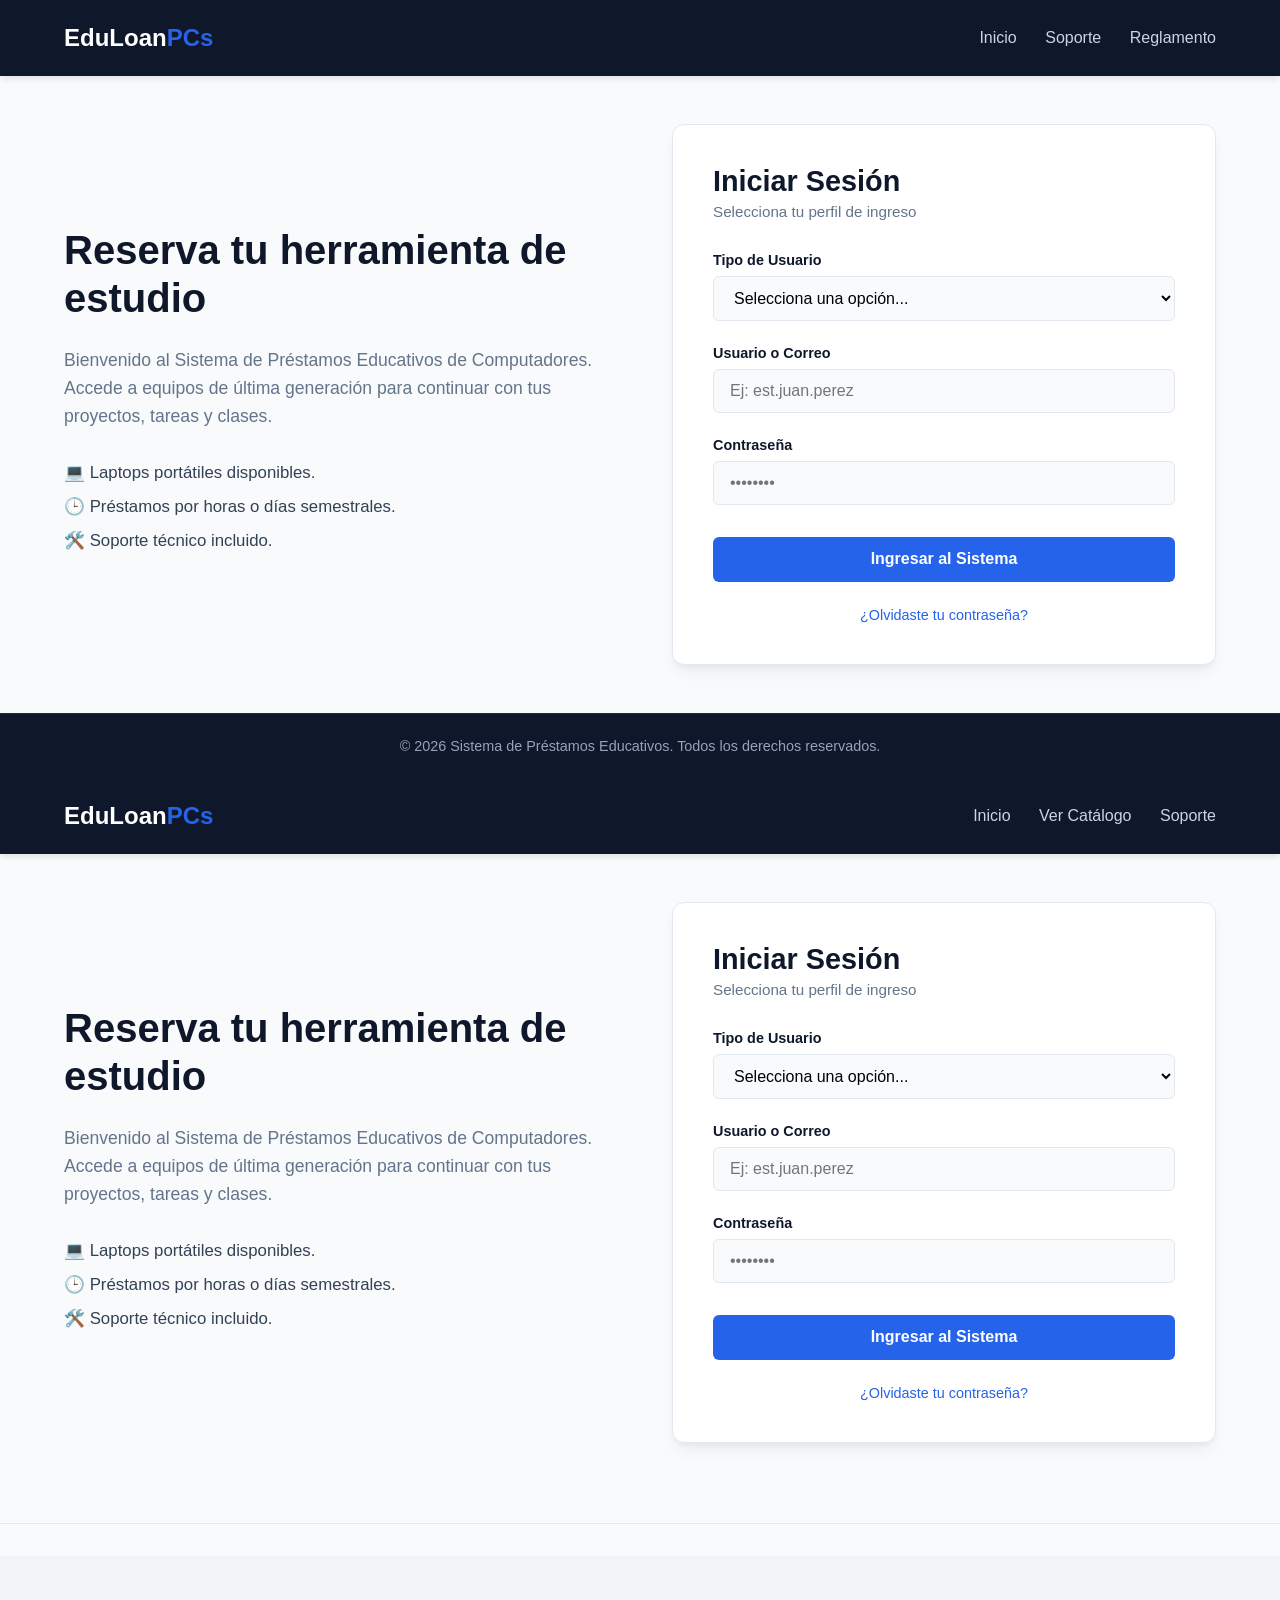
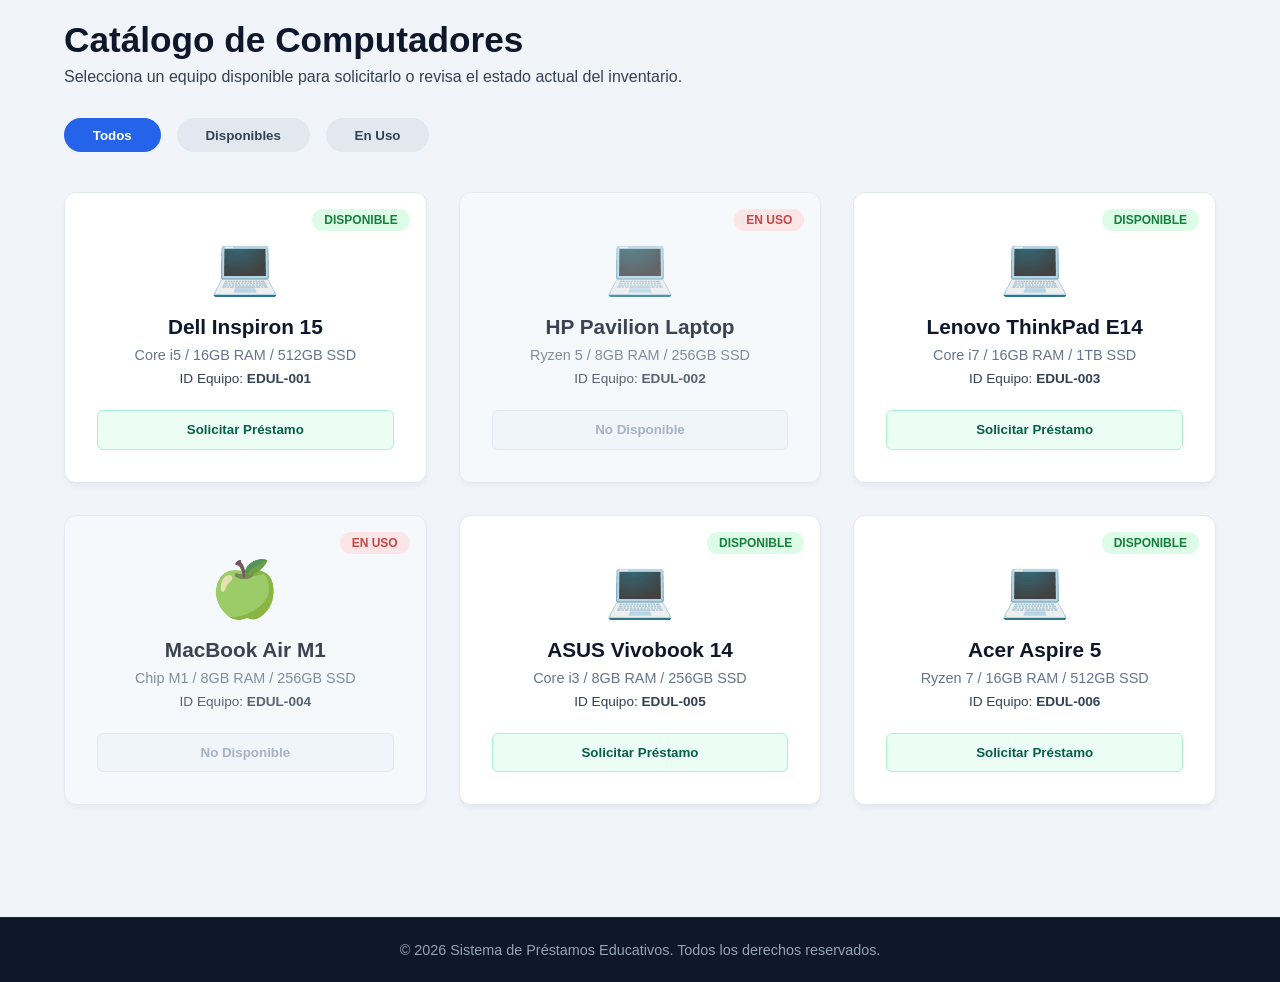
==== HTML5/IA/index.html @ f9910ac7 "skjdjs pono" ====
<!DOCTYPE html>
<html lang="es">
<head>
    <meta charset="UTF-8">
    <meta name="viewport" content="width=device-width, initial-scale=1.0">
    <title>Sistema de Préstamos Educativos</title>
    <link rel="stylesheet" href="estilo.css">
    <link rel="stylesheet" href="responsive.css">
</head>
<body>

    <header class="header">
        <div class="container">
            <h1 class="logo">EduLoan<span>PCs</span></h1>
            <nav class="nav">
                <a href="#">Inicio</a>
                <a href="#">Soporte</a>
                <a href="#">Reglamento</a>
            </nav>
        </div>
    </header>

    <main class="main-content">
        <div class="container grid-container">
            
            <section class="info-section">
                <h2>Reserva tu herramienta de estudio</h2>
                <p>Bienvenido al Sistema de Préstamos Educativos de Computadores. Accede a equipos de última generación para continuar con tus proyectos, tareas y clases.</p>
                <ul class="features">
                    <li>💻 Laptops portátiles disponibles.</li>
                    <li>🕒 Préstamos por horas o días semestrales.</li>
                    <li>🛠️ Soporte técnico incluido.</li>
                </ul>
            </section>

            <section class="login-section">
                <div class="login-card">
                    <h3>Iniciar Sesión</h3>
                    <p class="subtitle">Selecciona tu perfil de ingreso</p>
                    
                    <form action="#" method="POST">
                        <div class="form-group">
                            <label for="role">Tipo de Usuario</label>
                            <select id="role" name="role" required>
                                <option value="" disabled selected>Selecciona una opción...</option>
                                <option value="estudiante">Estudiante</option>
                                <option value="administrador">Administrador</option>
                            </select>
                        </div>

                        <div class="form-group">
                            <label for="username">Usuario o Correo</label>
                            <input type="text" id="username" name="username" placeholder="Ej: est.juan.perez" required>
                        </div>

                        <div class="form-group">
                            <label for="password">Contraseña</label>
                            <input type="password" id="password" name="password" placeholder="••••••••" required>
                        </div>

                        <button type="submit" class="btn-submit">Ingresar al Sistema</button>
                    </form>
                    
                    <div class="login-footer">
                        <a href="#">¿Olvidaste tu contraseña?</a>
                    </div>
                </div>
            </section>

        </div>
    </main>

    <footer class="footer">
        <div class="container">
            <p>&copy; 2026 Sistema de Préstamos Educativos. Todos los derechos reservados.</p>
        </div>
    </footer>

</body>
</html>

<!DOCTYPE html>
<html lang="es">
<head>
    <meta charset="UTF-8">
    <meta name="viewport" content="width=device-width, initial-scale=1.0">
    <title>Sistema de Préstamos Educativos de Computadores</title>
    <link rel="stylesheet" href="estilo.css">
    <link rel="stylesheet" href="responsive.css">
</head>
<body>

    <header class="header">
        <div class="container">
            <h1 class="logo">EduLoan<span>PCs</span></h1>
            <nav class="nav">
                <a href="#inicio">Inicio</a>
                <a href="#catalogo">Ver Catálogo</a>
                <a href="#">Soporte</a>
            </nav>
        </div>
    </header>

    <main id="inicio" class="main-content">
        <div class="container grid-container">
            
            <section class="info-section">
                <h2>Reserva tu herramienta de estudio</h2>
                <p>Bienvenido al Sistema de Préstamos Educativos de Computadores. Accede a equipos de última generación para continuar con tus proyectos, tareas y clases.</p>
                <ul class="features">
                    <li>💻 Laptops portátiles disponibles.</li>
                    <li>🕒 Préstamos por horas o días semestrales.</li>
                    <li>🛠️ Soporte técnico incluido.</li>
                </ul>
            </section>

            <section class="login-section">
                <div class="login-card">
                    <h3>Iniciar Sesión</h3>
                    <p class="subtitle">Selecciona tu perfil de ingreso</p>
                    
                    <form action="#catalogo" method="GET">
                        <div class="form-group">
                            <label for="role">Tipo de Usuario</label>
                            <select id="role" name="role" required>
                                <option value="" disabled selected>Selecciona una opción...</option>
                                <option value="estudiante">Estudiante</option>
                                <option value="administrador">Administrador</option>
                            </select>
                        </div>

                        <div class="form-group">
                            <label for="username">Usuario o Correo</label>
                            <input type="text" id="username" name="username" placeholder="Ej: est.juan.perez" required>
                        </div>

                        <div class="form-group">
                            <label for="password">Contraseña</label>
                            <input type="password" id="password" name="password" placeholder="••••••••" required>
                        </div>

                        <button type="submit" class="btn-submit">Ingresar al Sistema</button>
                    </form>
                    
                    <div class="login-footer">
                        <a href="#">¿Olvidaste tu contraseña?</a>
                    </div>
                </div>
            </section>

        </div>
    </main>

    <hr class="section-divider">

    <section id="catalogo" class="main-content gestion-page">
        <div class="container">
            
            <div class="page-header">
                <h2>Catálogo de Computadores</h2>
                <p>Selecciona un equipo disponible para solicitarlo o revisa el estado actual del inventario.</p>
            </div>

            <div class="filters-bar">
                <button class="btn-filter active">Todos</button>
                <button class="btn-filter">Disponibles</button>
                <button class="btn-filter">En Uso</button>
            </div>

            <div class="pc-grid">
                
                <div class="pc-card">
                    <div class="pc-badge disponible">Disponible</div>
                    <div class="pc-icon">💻</div>
                    <h3 class="pc-title">Dell Inspiron 15</h3>
                    <p class="pc-specs">Core i5 / 16GB RAM / 512GB SSD</p>
                    <p class="pc-id">ID Equipo: <strong>EDUL-001</strong></p>
                    <button class="btn-action">Solicitar Préstamo</button>
                </div>

                <div class="pc-card en-uso">
                    <div class="pc-badge uso">En Uso</div>
                    <div class="pc-icon">💻</div>
                    <h3 class="pc-title">HP Pavilion Laptop</h3>
                    <p class="pc-specs">Ryzen 5 / 8GB RAM / 256GB SSD</p>
                    <p class="pc-id">ID Equipo: <strong>EDUL-002</strong></p>
                    <button class="btn-action disabled" disabled>No Disponible</button>
                </div>

                <div class="pc-card">
                    <div class="pc-badge disponible">Disponible</div>
                    <div class="pc-icon">💻</div>
                    <h3 class="pc-title">Lenovo ThinkPad E14</h3>
                    <p class="pc-specs">Core i7 / 16GB RAM / 1TB SSD</p>
                    <p class="pc-id">ID Equipo: <strong>EDUL-003</strong></p>
                    <button class="btn-action">Solicitar Préstamo</button>
                </div>

                <div class="pc-card en-uso">
                    <div class="pc-badge uso">En Uso</div>
                    <div class="pc-icon">🍏</div>
                    <h3 class="pc-title">MacBook Air M1</h3>
                    <p class="pc-specs">Chip M1 / 8GB RAM / 256GB SSD</p>
                    <p class="pc-id">ID Equipo: <strong>EDUL-004</strong></p>
                    <button class="btn-action disabled" disabled>No Disponible</button>
                </div>

                <div class="pc-card">
                    <div class="pc-badge disponible">Disponible</div>
                    <div class="pc-icon">💻</div>
                    <h3 class="pc-title">ASUS Vivobook 14</h3>
                    <p class="pc-specs">Core i3 / 8GB RAM / 256GB SSD</p>
                    <p class="pc-id">ID Equipo: <strong>EDUL-005</strong></p>
                    <button class="btn-action">Solicitar Préstamo</button>
                </div>

                <div class="pc-card">
                    <div class="pc-badge disponible">Disponible</div>
                    <div class="pc-icon">💻</div>
                    <h3 class="pc-title">Acer Aspire 5</h3>
                    <p class="pc-specs">Ryzen 7 / 16GB RAM / 512GB SSD</p>
                    <p class="pc-id">ID Equipo: <strong>EDUL-006</strong></p>
                    <button class="btn-action">Solicitar Préstamo</button>
                </div>

            </div>
        </div>
    </section>

    <footer class="footer">
        <div class="container">
            <p>&copy; 2026 Sistema de Préstamos Educativos. Todos los derechos reservados.</p>
        </div>
    </footer>

</body>
</html>
---- HTML5/IA/estilo.css ----
/* Variables de color para fácil mantenimiento */
:root {
    --primary-color: #2563eb;
    --primary-hover: #1d4ed8;
    --secondary-color: #0f172a;
    --background-color: #f8fafc;
    --card-background: #ffffff;
    --text-color: #334155;
    --text-light: #64748b;
    --border-color: #e2e8f0;
}

* {
    margin: 0;
    padding: 0;
    box-sizing: border-box;
    font-family: 'Segoe UI', Tahoma, Geneva, Verdana, sans-serif;
}

body {
    background-color: var(--background-color);
    color: var(--text-color);
    display: flex;
    flex-direction: column;
    min-height: 100vh;
}

.container {
    width: 90%;
    max-width: 1200px;
    margin: 0 auto;
}

/* Header */
.header {
    background-color: var(--secondary-color);
    color: white;
    padding: 1.5rem 0;
    box-shadow: 0 4px 6px -1px rgba(0, 0, 0, 0.1);
}

.header .container {
    display: flex;
    justify-content: space-between;
    align-items: center;
}

.logo {
    font-size: 1.5rem;
    font-weight: 700;
}

.logo span {
    color: var(--primary-color);
}

.nav a {
    color: #cbd5e1;
    text-decoration: none;
    margin-left: 1.5rem;
    transition: color 0.3s;
}

.nav a:hover {
    color: white;
}

/* Contenido Principal */
.main-content {
    flex: 1;
    display: flex;
    align-items: center;
    padding: 3rem 0;
}

.grid-container {
    display: grid;
    grid-template-columns: 1fr 1fr;
    gap: 4rem;
    align-items: center;
}

/* Sección Informativa */
.info-section h2 {
    font-size: 2.5rem;
    color: var(--secondary-color);
    margin-bottom: 1.5rem;
    line-height: 1.2;
}

.info-section p {
    font-size: 1.1rem;
    color: var(--text-light);
    margin-bottom: 2rem;
    line-height: 1.6;
}

.features {
    list-style: none;
}

.features li {
    font-size: 1.05rem;
    margin-bottom: 0.8rem;
    display: flex;
    align-items: center;
    gap: 0.5rem;
}

/* Tarjeta de Login */
.login-card {
    background-color: var(--card-background);
    padding: 2.5rem;
    border-radius: 12px;
    box-shadow: 0 10px 15px -3px rgba(0, 0, 0, 0.05), 0 4px 6px -2px rgba(0, 0, 0, 0.05);
    border: 1px solid var(--border-color);
}

.login-card h3 {
    font-size: 1.8rem;
    color: var(--secondary-color);
    margin-bottom: 0.3rem;
}

.subtitle {
    color: var(--text-light);
    font-size: 0.95rem;
    margin-bottom: 2rem;
}

/* Formularios */
.form-group {
    margin-bottom: 1.5rem;
}

.form-group label {
    display: block;
    font-size: 0.9rem;
    font-weight: 600;
    margin-bottom: 0.5rem;
    color: var(--secondary-color);
}

.form-group input, .form-group select {
    width: 100%;
    padding: 0.75rem 1rem;
    border: 1px solid var(--border-color);
    border-radius: 6px;
    background-color: #f8fafc;
    font-size: 1rem;
    transition: all 0.3s;
}

.form-group input:focus, .form-group select:focus {
    outline: none;
    border-color: var(--primary-color);
    box-shadow: 0 0 0 3px rgba(37, 99, 235, 0.15);
    background-color: white;
}

.btn-submit {
    width: 100%;
    background-color: var(--primary-color);
    color: white;
    border: none;
    padding: 0.85rem;
    font-size: 1rem;
    font-weight: 600;
    border-radius: 6px;
    cursor: pointer;
    transition: background-color 0.3s;
    margin-top: 0.5rem;
}

.btn-submit:hover {
    background-color: var(--primary-hover);
}

.login-footer {
    text-align: center;
    margin-top: 1.5rem;
}

.login-footer a {
    color: var(--primary-color);
    font-size: 0.9rem;
    text-decoration: none;
}

.login-footer a:hover {
    text-decoration: underline;
}

/* Footer */
.footer {
    background-color: var(--secondary-color);
    color: #94a3b8;
    text-align: center;
    padding: 1.5rem 0;
    font-size: 0.9rem;
    border-top: 1px solid #1e293b;
}

/* ==========================================================================
   CONTINUACIÓN: Estilos para la sección de Gestión y Catálogo
   ========================================================================== */

.section-divider {
    border: 0;
    height: 1px;
    background: var(--border-color);
    margin: 2rem 0;
}

.gestion-page {
    align-items: flex-start;
    padding-top: 4rem;
    background-color: #f1f5f9; /* Un tono ligeramente diferente para diferenciar secciones */
}

.page-header {
    margin-bottom: 2rem;
}

.page-header h2 {
    color: var(--secondary-color);
    font-size: 2.2rem;
    margin-bottom: 0.5rem;
}

/* Barra de Filtros rápidos */
.filters-bar {
    display: flex;
    gap: 1rem;
    margin-bottom: 2.5rem;
}

.btn-filter {
    background-color: #e2e8f0;
    border: none;
    padding: 0.6rem 1.8rem;
    border-radius: 20px;
    font-weight: 600;
    color: var(--text-color);
    cursor: pointer;
    transition: all 0.3s;
}

.btn-filter.active, .btn-filter:hover {
    background-color: var(--primary-color);
    color: white;
}

/* Grilla del catálogo de PCs */
.pc-grid {
    display: grid;
    grid-template-columns: repeat(auto-fill, minmax(280px, 1fr));
    gap: 2rem;
    padding-bottom: 4rem;
}

/* Tarjeta de cada Computador */
.pc-card {
    background-color: var(--card-background);
    border: 1px solid var(--border-color);
    border-radius: 12px;
    padding: 2.5rem 2rem 2rem 2rem;
    position: relative;
    text-align: center;
    box-shadow: 0 4px 6px -1px rgba(0, 0, 0, 0.05);
    transition: transform 0.3s, box-shadow 0.3s;
}

.pc-card:hover {
    transform: translateY(-5px);
    box-shadow: 0 10px 15px -3px rgba(0, 0, 0, 0.1);
}

/* Estados: Disponible / En uso */
.pc-badge {
    position: absolute;
    top: 1rem;
    right: 1rem;
    padding: 0.25rem 0.75rem;
    border-radius: 50px;
    font-size: 0.75rem;
    font-weight: 700;
    text-transform: uppercase;
}

.pc-badge.disponible {
    background-color: #dcfce7;
    color: #15803d;
}

.pc-badge.uso {
    background-color: #fee2e2;
    color: #b91c1c;
}

/* Detalles del equipo */
.pc-icon {
    font-size: 3.5rem;
    margin-bottom: 1rem;
}

.pc-title {
    color: var(--secondary-color);
    font-size: 1.3rem;
    margin-bottom: 0.5rem;
}

.pc-specs {
    color: var(--text-light);
    font-size: 0.9rem;
    margin-bottom: 0.5rem;
}

.pc-id {
    font-size: 0.85rem;
    color: var(--text-color);
    margin-bottom: 1.5rem;
}

/* Botones de acción */
.btn-action {
    width: 100%;
    background-color: #ecfdf5;
    color: #065f46;
    border: 1px solid #a7f3d0;
    padding: 0.7rem;
    border-radius: 6px;
    font-weight: 600;
    cursor: pointer;
    transition: all 0.3s;
}

.btn-action:hover:not(.disabled) {
    background-color: #059669;
    color: white;
}

.btn-action.disabled {
    background-color: #f1f5f9;
    color: #94a3b8;
    border-color: #e2e8f0;
    cursor: not-allowed;
}

/* Modificación visual si está ocupada */
.pc-card.en-uso {
    background-color: #f8fafc;
    opacity: 0.8;
}
---- HTML5/IA/estilo.css ----
/* Variables de color para fácil mantenimiento */
:root {
    --primary-color: #2563eb;
    --primary-hover: #1d4ed8;
    --secondary-color: #0f172a;
    --background-color: #f8fafc;
    --card-background: #ffffff;
    --text-color: #334155;
    --text-light: #64748b;
    --border-color: #e2e8f0;
}

* {
    margin: 0;
    padding: 0;
    box-sizing: border-box;
    font-family: 'Segoe UI', Tahoma, Geneva, Verdana, sans-serif;
}

body {
    background-color: var(--background-color);
    color: var(--text-color);
    display: flex;
    flex-direction: column;
    min-height: 100vh;
}

.container {
    width: 90%;
    max-width: 1200px;
    margin: 0 auto;
}

/* Header */
.header {
    background-color: var(--secondary-color);
    color: white;
    padding: 1.5rem 0;
    box-shadow: 0 4px 6px -1px rgba(0, 0, 0, 0.1);
}

.header .container {
    display: flex;
    justify-content: space-between;
    align-items: center;
}

.logo {
    font-size: 1.5rem;
    font-weight: 700;
}

.logo span {
    color: var(--primary-color);
}

.nav a {
    color: #cbd5e1;
    text-decoration: none;
    margin-left: 1.5rem;
    transition: color 0.3s;
}

.nav a:hover {
    color: white;
}

/* Contenido Principal */
.main-content {
    flex: 1;
    display: flex;
    align-items: center;
    padding: 3rem 0;
}

.grid-container {
    display: grid;
    grid-template-columns: 1fr 1fr;
    gap: 4rem;
    align-items: center;
}

/* Sección Informativa */
.info-section h2 {
    font-size: 2.5rem;
    color: var(--secondary-color);
    margin-bottom: 1.5rem;
    line-height: 1.2;
}

.info-section p {
    font-size: 1.1rem;
    color: var(--text-light);
    margin-bottom: 2rem;
    line-height: 1.6;
}

.features {
    list-style: none;
}

.features li {
    font-size: 1.05rem;
    margin-bottom: 0.8rem;
    display: flex;
    align-items: center;
    gap: 0.5rem;
}

/* Tarjeta de Login */
.login-card {
    background-color: var(--card-background);
    padding: 2.5rem;
    border-radius: 12px;
    box-shadow: 0 10px 15px -3px rgba(0, 0, 0, 0.05), 0 4px 6px -2px rgba(0, 0, 0, 0.05);
    border: 1px solid var(--border-color);
}

.login-card h3 {
    font-size: 1.8rem;
    color: var(--secondary-color);
    margin-bottom: 0.3rem;
}

.subtitle {
    color: var(--text-light);
    font-size: 0.95rem;
    margin-bottom: 2rem;
}

/* Formularios */
.form-group {
    margin-bottom: 1.5rem;
}

.form-group label {
    display: block;
    font-size: 0.9rem;
    font-weight: 600;
    margin-bottom: 0.5rem;
    color: var(--secondary-color);
}

.form-group input, .form-group select {
    width: 100%;
    padding: 0.75rem 1rem;
    border: 1px solid var(--border-color);
    border-radius: 6px;
    background-color: #f8fafc;
    font-size: 1rem;
    transition: all 0.3s;
}

.form-group input:focus, .form-group select:focus {
    outline: none;
    border-color: var(--primary-color);
    box-shadow: 0 0 0 3px rgba(37, 99, 235, 0.15);
    background-color: white;
}

.btn-submit {
    width: 100%;
    background-color: var(--primary-color);
    color: white;
    border: none;
    padding: 0.85rem;
    font-size: 1rem;
    font-weight: 600;
    border-radius: 6px;
    cursor: pointer;
    transition: background-color 0.3s;
    margin-top: 0.5rem;
}

.btn-submit:hover {
    background-color: var(--primary-hover);
}

.login-footer {
    text-align: center;
    margin-top: 1.5rem;
}

.login-footer a {
    color: var(--primary-color);
    font-size: 0.9rem;
    text-decoration: none;
}

.login-footer a:hover {
    text-decoration: underline;
}

/* Footer */
.footer {
    background-color: var(--secondary-color);
    color: #94a3b8;
    text-align: center;
    padding: 1.5rem 0;
    font-size: 0.9rem;
    border-top: 1px solid #1e293b;
}

/* ==========================================================================
   CONTINUACIÓN: Estilos para la sección de Gestión y Catálogo
   ========================================================================== */

.section-divider {
    border: 0;
    height: 1px;
    background: var(--border-color);
    margin: 2rem 0;
}

.gestion-page {
    align-items: flex-start;
    padding-top: 4rem;
    background-color: #f1f5f9; /* Un tono ligeramente diferente para diferenciar secciones */
}

.page-header {
    margin-bottom: 2rem;
}

.page-header h2 {
    color: var(--secondary-color);
    font-size: 2.2rem;
    margin-bottom: 0.5rem;
}

/* Barra de Filtros rápidos */
.filters-bar {
    display: flex;
    gap: 1rem;
    margin-bottom: 2.5rem;
}

.btn-filter {
    background-color: #e2e8f0;
    border: none;
    padding: 0.6rem 1.8rem;
    border-radius: 20px;
    font-weight: 600;
    color: var(--text-color);
    cursor: pointer;
    transition: all 0.3s;
}

.btn-filter.active, .btn-filter:hover {
    background-color: var(--primary-color);
    color: white;
}

/* Grilla del catálogo de PCs */
.pc-grid {
    display: grid;
    grid-template-columns: repeat(auto-fill, minmax(280px, 1fr));
    gap: 2rem;
    padding-bottom: 4rem;
}

/* Tarjeta de cada Computador */
.pc-card {
    background-color: var(--card-background);
    border: 1px solid var(--border-color);
    border-radius: 12px;
    padding: 2.5rem 2rem 2rem 2rem;
    position: relative;
    text-align: center;
    box-shadow: 0 4px 6px -1px rgba(0, 0, 0, 0.05);
    transition: transform 0.3s, box-shadow 0.3s;
}

.pc-card:hover {
    transform: translateY(-5px);
    box-shadow: 0 10px 15px -3px rgba(0, 0, 0, 0.1);
}

/* Estados: Disponible / En uso */
.pc-badge {
    position: absolute;
    top: 1rem;
    right: 1rem;
    padding: 0.25rem 0.75rem;
    border-radius: 50px;
    font-size: 0.75rem;
    font-weight: 700;
    text-transform: uppercase;
}

.pc-badge.disponible {
    background-color: #dcfce7;
    color: #15803d;
}

.pc-badge.uso {
    background-color: #fee2e2;
    color: #b91c1c;
}

/* Detalles del equipo */
.pc-icon {
    font-size: 3.5rem;
    margin-bottom: 1rem;
}

.pc-title {
    color: var(--secondary-color);
    font-size: 1.3rem;
    margin-bottom: 0.5rem;
}

.pc-specs {
    color: var(--text-light);
    font-size: 0.9rem;
    margin-bottom: 0.5rem;
}

.pc-id {
    font-size: 0.85rem;
    color: var(--text-color);
    margin-bottom: 1.5rem;
}

/* Botones de acción */
.btn-action {
    width: 100%;
    background-color: #ecfdf5;
    color: #065f46;
    border: 1px solid #a7f3d0;
    padding: 0.7rem;
    border-radius: 6px;
    font-weight: 600;
    cursor: pointer;
    transition: all 0.3s;
}

.btn-action:hover:not(.disabled) {
    background-color: #059669;
    color: white;
}

.btn-action.disabled {
    background-color: #f1f5f9;
    color: #94a3b8;
    border-color: #e2e8f0;
    cursor: not-allowed;
}

/* Modificación visual si está ocupada */
.pc-card.en-uso {
    background-color: #f8fafc;
    opacity: 0.8;
}
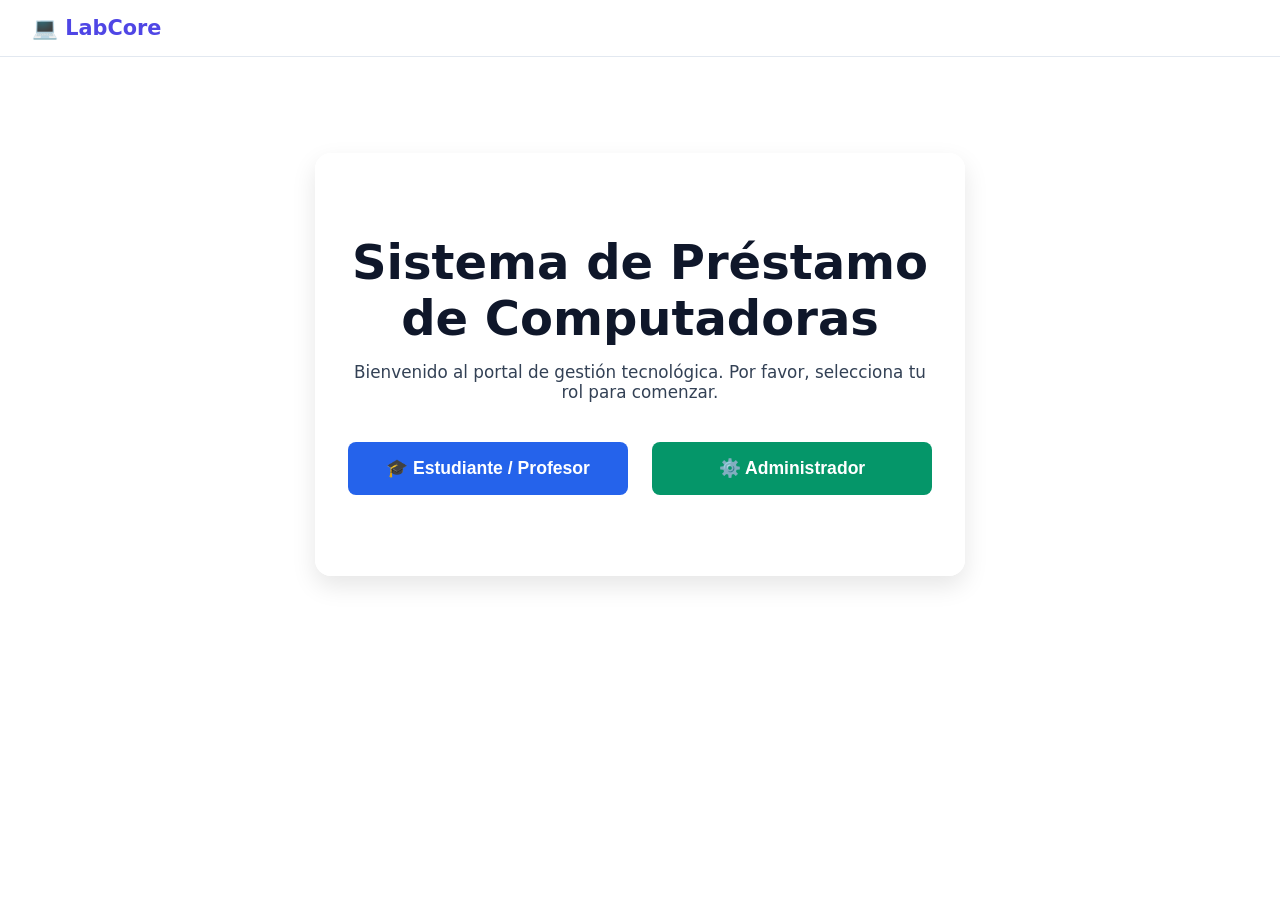
==== commit 6cd79a7c: "no si" ====
--- a/HTML5/IA/index.html
+++ b/HTML5/IA/index.html
@@ -3,235 +3,328 @@
 <head>
     <meta charset="UTF-8">
     <meta name="viewport" content="width=device-width, initial-scale=1.0">
-    <title>Sistema de Préstamos Educativos</title>
+    <title>Sistema de Préstamos de Computadoras</title>
     <link rel="stylesheet" href="estilo.css">
     <link rel="stylesheet" href="responsive.css">
 </head>
 <body>
 
-    <header class="header">
-        <div class="container">
-            <h1 class="logo">EduLoan<span>PCs</span></h1>
-            <nav class="nav">
-                <a href="#">Inicio</a>
-                <a href="#">Soporte</a>
-                <a href="#">Reglamento</a>
-            </nav>
+    <div class="contenedor-video">
+        <video autoplay muted loop playsinline>
+            <source src="media/FondoPaginaWeb.mp4" type="video/mp4">
+        </video>
+    </div>
+
+    <header class="navbar">
+        <div class="nav-container">
+            <span class="nav-logo" onclick="location.reload()" style="cursor:pointer;">💻 LabCore</span>
+            <div id="nav-user-zone" class="nav-user hidden">
+                <span id="user-role-badge" class="user-badge"></span>
+                <span id="display-name" class="user-name"></span>
+                <button class="btn-logout" onclick="logout()">Cerrar Sesión</button>
+            </div>
         </div>
     </header>
 
     <main class="main-content">
-        <div class="container grid-container">
-            
-            <section class="info-section">
-                <h2>Reserva tu herramienta de estudio</h2>
-                <p>Bienvenido al Sistema de Préstamos Educativos de Computadores. Accede a equipos de última generación para continuar con tus proyectos, tareas y clases.</p>
-                <ul class="features">
-                    <li>💻 Laptops portátiles disponibles.</li>
-                    <li>🕒 Préstamos por horas o días semestrales.</li>
-                    <li>🛠️ Soporte técnico incluido.</li>
-                </ul>
-            </section>
-
-            <section class="login-section">
-                <div class="login-card">
-                    <h3>Iniciar Sesión</h3>
-                    <p class="subtitle">Selecciona tu perfil de ingreso</p>
-                    
-                    <form action="#" method="POST">
-                        <div class="form-group">
-                            <label for="role">Tipo de Usuario</label>
-                            <select id="role" name="role" required>
-                                <option value="" disabled selected>Selecciona una opción...</option>
-                                <option value="estudiante">Estudiante</option>
-                                <option value="administrador">Administrador</option>
+
+        <section id="view-role" class="welcome-section">
+            <div class="welcome-text">
+                <h1>Sistema de Préstamo de Computadoras</h1>
+                <p>Bienvenido al portal de gestión tecnológica. Por favor, selecciona tu rol para comenzar.</p>
+            </div>
+            <div class="grid-roles">
+                <button class="btn btn-student" onclick="selectRole('estudiante')">🎓 Estudiante / Profesor</button>
+                <button class="btn btn-admin" onclick="selectRole('admin')">⚙️ Administrador</button>
+            </div>
+        </section>
+
+        <section id="view-login" class="login-section hidden">
+            <div class="login-card-wrapper">
+                <h2 id="login-title">Iniciar Sesión</h2>
+                <p id="login-desc">Introduce tus credenciales para continuar.</p>
+                
+                <label for="username">Usuario / Legajo</label>
+                <input type="text" id="username" placeholder="Ej: AlanBrito" required>
+                
+                <label for="password">Contraseña (DNI)</label>
+                <input type="password" id="password" placeholder="Introduce tu DNI" required>
+                
+                <div class="btn-group">
+                    <button class="btn btn-secondary" onclick="goBack()">Volver</button>
+                    <button class="btn btn-primary" onclick="login()">Ingresar al Sistema</button>
+                </div>
+            </div>
+        </section>
+
+        <section id="view-dashboard" class="dashboard-section hidden">
+            
+            <div id="panel-estudiante" class="hidden">
+                <div class="section-title">
+                    <h2>Panel de Servicios del Usuario</h2>
+                    <p>Gestiona tus solicitudes y estado de cuenta según los casos de uso autorizados.</p>
+                </div>
+                
+                <div class="features-grid">
+                    <div class="card card-student">
+                        <h4>🔍 Buscar Computadora/s</h4>
+                        <p>Filtra y encuentra equipos específicos por procesador, RAM o ID.</p>
+                        <div class="cu-box">
+                            <input type="text" id="search-input" placeholder="Buscar por i5, i7, Laptop..." style="margin-bottom:0.5rem; padding:0.5rem;">
+                            <button class="btn-card" onclick="buscarComputadoras()">Filtrar Equipos</button>
+                        </div>
+                    </div>
+
+                    <div class="card card-student">
+                        <h4>💻 Ver computadoras disponibles</h4>
+                        <p>Estado en tiempo real de los ordenadores del laboratorio:</p>
+                        <ul class="cu-list" id="lista-disponibles">
+                            <li>🟢 HP ProBook ID: 01 - <strong>Disponible</strong></li>
+                            <li>🟢 Dell Latitude ID: 02 - <strong>Disponible</strong></li>
+                            <li>🔴 MacBook Air ID: 03 - <strong>Prestada</strong></li>
+                        </ul>
+                    </div>
+
+                    <div class="card card-student">
+                        <h4>📥 Pedir Computadora/s</h4>
+                        <p class="extend-tag">&lt;&lt;extend&gt;&gt; Ver computadoras</p>
+                        <p>Selecciona una id disponible para generar tu orden de reserva.</p>
+                        <div class="cu-box">
+                            <select id="select-pc" class="cu-select">
+                                <option value="01">HP ProBook (ID: 01)</option>
+                                <option value="02">Dell Latitude (ID: 02)</option>
                             </select>
-                        </div>
-
-                        <div class="form-group">
-                            <label for="username">Usuario o Correo</label>
-                            <input type="text" id="username" name="username" placeholder="Ej: est.juan.perez" required>
-                        </div>
-
-                        <div class="form-group">
-                            <label for="password">Contraseña</label>
-                            <input type="password" id="password" name="password" placeholder="••••••••" required>
-                        </div>
-
-                        <button type="submit" class="btn-submit">Ingresar al Sistema</button>
-                    </form>
-                    
-                    <div class="login-footer">
-                        <a href="#">¿Olvidaste tu contraseña?</a>
-                    </div>
-                </div>
-            </section>
-
-        </div>
+                            <button class="btn-card" onclick="pedirComputadora()" style="margin-top:0.5rem;">Solicitar Préstamo</button>
+                        </div>
+                    </div>
+
+                    <div class="card card-student">
+                        <h4>✅ Marcar como devuelto</h4>
+                        <p>¿Terminaste de usar el equipo? Confirma la entrega física.</p>
+                        <div class="cu-box">
+                            <select id="select-return" class="cu-select">
+                                <option value="Ninguno">No tienes préstamos activos</option>
+                            </select>
+                            <button class="btn-card btn-card-alert" id="btn-return" onclick="marcarDevuelto()" style="margin-top:0.5rem;" disabled>Registrar Devolución</button>
+                        </div>
+                    </div>
+
+                    <div class="card card-student">
+                        <h4>👤 Editar Perfil</h4>
+                        <p>Actualiza la identidad de tu cuenta.</p>
+                        <div class="cu-box-profile">
+                            <div class="profile-preview">
+                                <img id="profile-img" src="https://picsum.photos/80" alt="Avatar">
+                                <button class="btn-sub" onclick="editarFoto()">📸 Cambiar Foto</button>
+                            </div>
+                            <textarea id="profile-desc" placeholder="Escribe tu descripción aquí..." rows="2">Estudiante de Ingeniería de Sistemas.</textarea>
+                            <button class="btn-card" onclick="guardarDescripcion()" style="margin-top:0.5rem; width:100%;">Guardar Descripción</button>
+                        </div>
+                    </div>
+
+                    <div class="card card-student">
+                        <h4>📜 Historial de Peticiones</h4>
+                        <p>Registro histórico de transacciones del usuario.</p>
+                        <div class="cu-box">
+                            <div class="log-container" id="historial-logs">
+                                <p style="font-size:0.8rem; margin:0; color:green;">• Registro del sistema iniciado.</p>
+                            </div>
+                            <div class="sub-actions" style="margin-top:0.5rem;">
+                                <button class="btn-sub btn-sub-danger" onclick="eliminarHistorial()">🗑️ Eliminar Historial</button>
+                            </div>
+                        </div>
+                    </div>
+                </div>
+            </div>
+
+            <div id="panel-admin" class="hidden">
+                <div class="section-title">
+                    <h2>Consola de Administración General</h2>
+                    <p>Monitoreo global de stock, aprobaciones de solicitudes y logs generales.</p>
+                </div>
+                <div class="features-grid">
+                    <div class="card card-admin">
+                        <h4>📊 Logs Globales de Operación</h4>
+                        <p>Monitoreo en tiempo real de lo que hacen los alumnos en sus paneles:</p>
+                        <div class="log-container" id="admin-global-logs">
+                            <p style="font-size:0.8rem; margin:0; color:blue;">• Esperando acciones de usuarios...</p>
+                        </div>
+                    </div>
+                </div>
+            </div>
+
+        </section>
+
     </main>
 
-    <footer class="footer">
-        <div class="container">
-            <p>&copy; 2026 Sistema de Préstamos Educativos. Todos los derechos reservados.</p>
-        </div>
-    </footer>
-
-</body>
-</html>
-
-<!DOCTYPE html>
-<html lang="es">
-<head>
-    <meta charset="UTF-8">
-    <meta name="viewport" content="width=device-width, initial-scale=1.0">
-    <title>Sistema de Préstamos Educativos de Computadores</title>
-    <link rel="stylesheet" href="estilo.css">
-    <link rel="stylesheet" href="responsive.css">
-</head>
-<body>
-
-    <header class="header">
-        <div class="container">
-            <h1 class="logo">EduLoan<span>PCs</span></h1>
-            <nav class="nav">
-                <a href="#inicio">Inicio</a>
-                <a href="#catalogo">Ver Catálogo</a>
-                <a href="#">Soporte</a>
-            </nav>
-        </div>
-    </header>
-
-    <main id="inicio" class="main-content">
-        <div class="container grid-container">
-            
-            <section class="info-section">
-                <h2>Reserva tu herramienta de estudio</h2>
-                <p>Bienvenido al Sistema de Préstamos Educativos de Computadores. Accede a equipos de última generación para continuar con tus proyectos, tareas y clases.</p>
-                <ul class="features">
-                    <li>💻 Laptops portátiles disponibles.</li>
-                    <li>🕒 Préstamos por horas o días semestrales.</li>
-                    <li>🛠️ Soporte técnico incluido.</li>
-                </ul>
-            </section>
-
-            <section class="login-section">
-                <div class="login-card">
-                    <h3>Iniciar Sesión</h3>
-                    <p class="subtitle">Selecciona tu perfil de ingreso</p>
-                    
-                    <form action="#catalogo" method="GET">
-                        <div class="form-group">
-                            <label for="role">Tipo de Usuario</label>
-                            <select id="role" name="role" required>
-                                <option value="" disabled selected>Selecciona una opción...</option>
-                                <option value="estudiante">Estudiante</option>
-                                <option value="administrador">Administrador</option>
-                            </select>
-                        </div>
-
-                        <div class="form-group">
-                            <label for="username">Usuario o Correo</label>
-                            <input type="text" id="username" name="username" placeholder="Ej: est.juan.perez" required>
-                        </div>
-
-                        <div class="form-group">
-                            <label for="password">Contraseña</label>
-                            <input type="password" id="password" name="password" placeholder="••••••••" required>
-                        </div>
-
-                        <button type="submit" class="btn-submit">Ingresar al Sistema</button>
-                    </form>
-                    
-                    <div class="login-footer">
-                        <a href="#">¿Olvidaste tu contraseña?</a>
-                    </div>
-                </div>
-            </section>
-
-        </div>
-    </main>
-
-    <hr class="section-divider">
-
-    <section id="catalogo" class="main-content gestion-page">
-        <div class="container">
-            
-            <div class="page-header">
-                <h2>Catálogo de Computadores</h2>
-                <p>Selecciona un equipo disponible para solicitarlo o revisa el estado actual del inventario.</p>
-            </div>
-
-            <div class="filters-bar">
-                <button class="btn-filter active">Todos</button>
-                <button class="btn-filter">Disponibles</button>
-                <button class="btn-filter">En Uso</button>
-            </div>
-
-            <div class="pc-grid">
-                
-                <div class="pc-card">
-                    <div class="pc-badge disponible">Disponible</div>
-                    <div class="pc-icon">💻</div>
-                    <h3 class="pc-title">Dell Inspiron 15</h3>
-                    <p class="pc-specs">Core i5 / 16GB RAM / 512GB SSD</p>
-                    <p class="pc-id">ID Equipo: <strong>EDUL-001</strong></p>
-                    <button class="btn-action">Solicitar Préstamo</button>
-                </div>
-
-                <div class="pc-card en-uso">
-                    <div class="pc-badge uso">En Uso</div>
-                    <div class="pc-icon">💻</div>
-                    <h3 class="pc-title">HP Pavilion Laptop</h3>
-                    <p class="pc-specs">Ryzen 5 / 8GB RAM / 256GB SSD</p>
-                    <p class="pc-id">ID Equipo: <strong>EDUL-002</strong></p>
-                    <button class="btn-action disabled" disabled>No Disponible</button>
-                </div>
-
-                <div class="pc-card">
-                    <div class="pc-badge disponible">Disponible</div>
-                    <div class="pc-icon">💻</div>
-                    <h3 class="pc-title">Lenovo ThinkPad E14</h3>
-                    <p class="pc-specs">Core i7 / 16GB RAM / 1TB SSD</p>
-                    <p class="pc-id">ID Equipo: <strong>EDUL-003</strong></p>
-                    <button class="btn-action">Solicitar Préstamo</button>
-                </div>
-
-                <div class="pc-card en-uso">
-                    <div class="pc-badge uso">En Uso</div>
-                    <div class="pc-icon">🍏</div>
-                    <h3 class="pc-title">MacBook Air M1</h3>
-                    <p class="pc-specs">Chip M1 / 8GB RAM / 256GB SSD</p>
-                    <p class="pc-id">ID Equipo: <strong>EDUL-004</strong></p>
-                    <button class="btn-action disabled" disabled>No Disponible</button>
-                </div>
-
-                <div class="pc-card">
-                    <div class="pc-badge disponible">Disponible</div>
-                    <div class="pc-icon">💻</div>
-                    <h3 class="pc-title">ASUS Vivobook 14</h3>
-                    <p class="pc-specs">Core i3 / 8GB RAM / 256GB SSD</p>
-                    <p class="pc-id">ID Equipo: <strong>EDUL-005</strong></p>
-                    <button class="btn-action">Solicitar Préstamo</button>
-                </div>
-
-                <div class="pc-card">
-                    <div class="pc-badge disponible">Disponible</div>
-                    <div class="pc-icon">💻</div>
-                    <h3 class="pc-title">Acer Aspire 5</h3>
-                    <p class="pc-specs">Ryzen 7 / 16GB RAM / 512GB SSD</p>
-                    <p class="pc-id">ID Equipo: <strong>EDUL-006</strong></p>
-                    <button class="btn-action">Solicitar Préstamo</button>
-                </div>
-
-            </div>
-        </div>
-    </section>
-
-    <footer class="footer">
-        <div class="container">
-            <p>&copy; 2026 Sistema de Préstamos Educativos. Todos los derechos reservados.</p>
-        </div>
-    </footer>
-
+    <script>
+        let selectedRole = '';
+        let prestamosActivos = [];
+        let historialAcciones = ["• Registro del sistema iniciado."];
+
+        window.onload = function() {
+            const savedRole = localStorage.getItem('userRole');
+            const savedName = localStorage.getItem('userName');
+            if (savedRole && savedName) {
+                showDashboard(savedRole, savedName);
+                actualizarUI();
+            }
+        };
+
+        function selectRole(role) {
+            selectedRole = role;
+            document.getElementById('view-role').classList.add('hidden');
+            document.getElementById('view-login').classList.remove('hidden');
+            
+            const title = document.getElementById('login-title');
+            const desc = document.getElementById('login-desc');
+
+            if (role === 'admin') {
+                title.innerText = "Acceso Administrativo";
+                desc.innerText = "Ingresa tus datos. La contraseña por defecto es tu DNI.";
+            } else {
+                title.innerText = "Acceso Estudiante / Profesor";
+                desc.innerText = "Ingresa tus datos institucionales. Tu contraseña es tu DNI.";
+            }
+        }
+
+        function goBack() {
+            document.getElementById('view-login').classList.add('hidden');
+            document.getElementById('view-role').classList.remove('hidden');
+            document.getElementById('username').value = '';
+            document.getElementById('password').value = '';
+        }
+
+        function login() {
+            const nameInput = document.getElementById('username').value.trim();
+            const passInput = document.getElementById('password').value.trim();
+
+            if (nameInput === "" || passInput === "") {
+                alert("Por favor, rellena todos los campos (Usuario y Contraseña/DNI).");
+                return;
+            }
+
+            localStorage.setItem('userRole', selectedRole);
+            localStorage.setItem('userName', nameInput);
+            localStorage.setItem('userDni', passInput);
+
+            showDashboard(selectedRole, nameInput);
+            registrarAccion(`• Usuario ${nameInput} inició sesión.`);
+        }
+
+        function showDashboard(role, name) {
+            document.getElementById('view-role').classList.add('hidden');
+            document.getElementById('view-login').classList.add('hidden');
+            document.getElementById('view-dashboard').classList.remove('hidden');
+            document.getElementById('nav-user-zone').classList.remove('hidden');
+            
+            document.getElementById('display-name').innerText = name;
+            const badge = document.getElementById('user-role-badge');
+            
+            if (role === 'admin') {
+                badge.className = "user-badge badge-admin";
+                badge.innerText = "Admin";
+                document.getElementById('panel-admin').classList.remove('hidden');
+                document.getElementById('panel-estudiante').classList.add('hidden');
+            } else {
+                badge.className = "user-badge badge-student";
+                badge.innerText = "Estudiante/Profesor";
+                document.getElementById('panel-estudiante').classList.remove('hidden');
+                document.getElementById('panel-admin').classList.add('hidden');
+            }
+            actualizarUI();
+        }
+
+        function buscarComputadoras() {
+            const query = document.getElementById('search-input').value.toLowerCase();
+            alert(`Filtrando inventario por: "${query}". Mostrando coincidencias abajo.`);
+            registrarAccion(`• Buscó equipos con el término: "${query}"`);
+        }
+
+        function pedirComputadora() {
+            const pc = document.getElementById('select-pc').value;
+            if (prestamosActivos.includes(pc)) {
+                alert("Ya tienes este equipo solicitado.");
+                return;
+            }
+            prestamosActivos.push(pc);
+            alert(`Éxito: Se ha generado la petición para la Computadora ID: ${pc}.`);
+            registrarAccion(`• Solicitó préstamo de Computadora ID: ${pc}`);
+            actualizarUI();
+        }
+
+        function marcarDevuelto() {
+            const pc = document.getElementById('select-return').value;
+            if (pc === "Ninguno") return;
+            
+            prestamosActivos = prestamosActivos.filter(item => item !== pc);
+            alert(`Éxito: Equipo ID ${pc} marcado como devuelto en el laboratorio.`);
+            registrarAccion(`• Marcó como devuelto el equipo ID: ${pc}`);
+            actualizarUI();
+        }
+
+        function editarFoto() {
+            const nuevaUrl = prompt("Introduce la URL de tu nueva foto de perfil:", "https://picsum.photos/80");
+            if (nuevaUrl) {
+                document.getElementById('profile-img').src = nuevaUrl;
+                registrarAccion(`• Actualizó su foto de perfil.`);
+            }
+        }
+
+        function guardarDescripcion() {
+            const desc = document.getElementById('profile-desc').value;
+            alert("Descripción de perfil actualizada.");
+            registrarAccion(`• Modificó su descripción a: "${desc}"`);
+        }
+
+        function eliminarHistorial() {
+            if (confirm("¿Estás seguro de que deseas eliminar tu historial de peticiones?")) {
+                historialAcciones = ["• Historial blanqueado por el usuario."];
+                actualizarUI();
+            }
+        }
+
+        function registrarAccion(texto) {
+            historialAcciones.unshift(texto);
+            actualizarUI();
+        }
+
+        function actualizarUI() {
+            const selectReturn = document.getElementById('select-return');
+            const btnReturn = document.getElementById('btn-return');
+            
+            if (selectReturn && btnReturn) {
+                if (prestamosActivos.length === 0) {
+                    selectReturn.innerHTML = '<option value="Ninguno">No tienes préstamos activos</option>';
+                    btnReturn.disabled = true;
+                } else {
+                    selectReturn.innerHTML = '';
+                    prestamosActivos.forEach(pc => {
+                        selectReturn.innerHTML += `<option value="${pc}">Computadora ID: ${pc}</option>`;
+                    });
+                    btnReturn.disabled = false;
+                }
+            }
+
+            const histBox = document.getElementById('historial-logs');
+            if (histBox) {
+                histBox.innerHTML = historialAcciones.map(log => `<p style="font-size:0.8rem; margin:0 0 0.25rem 0;">${log}</p>`).join('');
+            }
+
+            const adminBox = document.getElementById('admin-global-logs');
+            if (adminBox) {
+                adminBox.innerHTML = historialAcciones.map(log => `<p style="font-size:0.8rem; margin:0 0 0.25rem 0; color:#1e1b4b;">${log}</p>`).join('');
+            }
+        }
+
+        function logout() {
+            localStorage.clear();
+            document.getElementById('username').value = '';
+            document.getElementById('password').value = '';
+            document.getElementById('view-dashboard').classList.add('hidden');
+            document.getElementById('nav-user-zone').classList.add('hidden');
+            document.getElementById('view-role').classList.remove('hidden');
+        }
+    </script>
 </body>
 </html>
--- a/HTML5/IA/estilo.css
+++ b/HTML5/IA/estilo.css
@@ -1,354 +1,324 @@
-/* Variables de color para fácil mantenimiento */
 :root {
-    --primary-color: #2563eb;
-    --primary-hover: #1d4ed8;
-    --secondary-color: #0f172a;
-    --background-color: #f8fafc;
-    --card-background: #ffffff;
-    --text-color: #334155;
-    --text-light: #64748b;
-    --border-color: #e2e8f0;
+    --primary: #4f46e5;
+    --primary-hover: #4338ca;
+    --student-color: #2563eb;
+    --admin-color: #059669;
+    --danger: #dc2626;
+    --text-main: #0f172a;
+    --text-muted: #475569;
+    --surface: rgba(255, 255, 255, 0.92); /* Un toque translúcido para ver el fondo */
+    --border: #e2e8f0;
+    --transition: all 0.2s ease-in-out;
 }
 
 * {
+    box-sizing: border-box;
     margin: 0;
     padding: 0;
-    box-sizing: border-box;
-    font-family: 'Segoe UI', Tahoma, Geneva, Verdana, sans-serif;
 }
 
 body {
-    background-color: var(--background-color);
-    color: var(--text-color);
+    font-family: 'Segoe UI', system-ui, -apple-system, sans-serif;
+    color: var(--text-main);
+    min-height: 100vh;
     display: flex;
     flex-direction: column;
-    min-height: 100vh;
-}
-
-.container {
-    width: 90%;
-    max-width: 1200px;
+    background-color: transparent; /* El fondo real lo dará tu video */
+}
+
+/* ==========================================================
+   CONFIGURACIÓN REVISADA PARA VIDEO DE FONDO COMPLETO
+========================================================== */
+.contenedor-video {
+    position: fixed; /* Cambiado a fixed para que flote detrás de todo */
+    top: 0;
+    left: 0;
+    width: 100vw;
+    height: 100vh;
+    z-index: -10; /* Asegura que quede por debajo de los textos y botones */
+    overflow: hidden;
+}
+
+.contenedor-video video {
+    position: absolute;
+    top: 50%;
+    left: 50%;
+    transform: translate(-50%, -50%); /* Ajustado a -50% para centrado perfecto */
+    min-width: 100%;
+    min-height: 100%;
+    width: auto;
+    height: auto;
+    object-fit: cover; /* Evita que el video se estire o distorsione */
+}
+
+/* NAVBAR CONTENEDOR */
+.navbar {
+    background-color: rgba(255, 255, 255, 0.95);
+    border-bottom: 1px solid var(--border);
+    padding: 1rem 2rem;
+    position: sticky;
+    top: 0;
+    z-index: 100;
+    backdrop-filter: blur(5px);
+}
+
+.nav-container {
+    width: 100%;
+    max-width: 1300px;
     margin: 0 auto;
-}
-
-/* Header */
-.header {
-    background-color: var(--secondary-color);
-    color: white;
-    padding: 1.5rem 0;
-    box-shadow: 0 4px 6px -1px rgba(0, 0, 0, 0.1);
-}
-
-.header .container {
     display: flex;
     justify-content: space-between;
     align-items: center;
 }
 
-.logo {
-    font-size: 1.5rem;
-    font-weight: 700;
-}
-
-.logo span {
-    color: var(--primary-color);
-}
-
-.nav a {
-    color: #cbd5e1;
-    text-decoration: none;
-    margin-left: 1.5rem;
-    transition: color 0.3s;
-}
-
-.nav a:hover {
-    color: white;
-}
-
-/* Contenido Principal */
+.nav-logo {
+    font-size: 1.3rem;
+    font-weight: 800;
+    color: var(--primary);
+}
+
+.nav-user {
+    display: flex;
+    align-items: center;
+    gap: 1rem;
+}
+
+.user-name {
+    font-weight: 600;
+    font-size: 0.95rem;
+}
+
+.btn-logout {
+    background-color: #f1f5f9;
+    border: none;
+    padding: 0.5rem 1rem;
+    border-radius: 6px;
+    font-weight: 600;
+    color: #64748b;
+    cursor: pointer;
+}
+.btn-logout:hover {
+    background-color: #e2e8f0;
+    color: var(--danger);
+}
+
+/* CONTENEDOR ANCHO COMPLETO */
 .main-content {
     flex: 1;
-    display: flex;
-    align-items: center;
-    padding: 3rem 0;
-}
-
-.grid-container {
+    width: 100%;
+    max-width: 1300px;
+    margin: 0 auto;
+    padding: 2rem;
+}
+
+/* MENÚ ROLES (Texto mejorado para leerse sobre video) */
+.welcome-section {
+    text-align: center;
+    padding: 4rem 1.5rem;
+    max-width: 650px;
+    margin: 4rem auto 0 auto;
+    background: rgba(255, 255, 255, 0.85);
+    border-radius: 16px;
+    backdrop-filter: blur(8px);
+    border: 1px solid rgba(255,255,255,0.5);
+    box-shadow: 0 10px 25px rgba(0,0,0,0.1);
+}
+
+.welcome-text h1 {
+    font-size: 2.3rem;
+    font-weight: 800;
+    margin-bottom: 1rem;
+    color: #0f172a;
+}
+
+.welcome-text p {
+    font-size: 1.05rem;
+    color: #334155;
+    margin-bottom: 2.5rem;
+}
+
+.grid-roles {
     display: grid;
-    grid-template-columns: 1fr 1fr;
-    gap: 4rem;
-    align-items: center;
-}
-
-/* Sección Informativa */
-.info-section h2 {
-    font-size: 2.5rem;
-    color: var(--secondary-color);
-    margin-bottom: 1.5rem;
-    line-height: 1.2;
-}
-
-.info-section p {
+    grid-template-columns: 1fr;
+    gap: 1.5rem;
+}
+
+/* BOTONES */
+.btn {
+    padding: 1rem 1.5rem;
+    border: none;
+    border-radius: 8px;
     font-size: 1.1rem;
-    color: var(--text-light);
-    margin-bottom: 2rem;
-    line-height: 1.6;
-}
-
-.features {
-    list-style: none;
-}
-
-.features li {
-    font-size: 1.05rem;
-    margin-bottom: 0.8rem;
-    display: flex;
-    align-items: center;
-    gap: 0.5rem;
-}
-
-/* Tarjeta de Login */
-.login-card {
-    background-color: var(--card-background);
+    font-weight: 600;
+    cursor: pointer;
+    transition: var(--transition);
+}
+
+.btn-student { background-color: var(--student-color); color: white; }
+.btn-student:hover { background-color: #1d4ed8; }
+
+.btn-admin { background-color: var(--admin-color); color: white; }
+.btn-admin:hover { background-color: #047857; }
+
+/* LOGIN */
+.login-section {
+    padding: 4rem 0;
+    display: flex;
+    justify-content: center;
+}
+
+.login-card-wrapper {
+    background: var(--surface);
+    border: 1px solid var(--border);
     padding: 2.5rem;
     border-radius: 12px;
-    box-shadow: 0 10px 15px -3px rgba(0, 0, 0, 0.05), 0 4px 6px -2px rgba(0, 0, 0, 0.05);
-    border: 1px solid var(--border-color);
-}
-
-.login-card h3 {
-    font-size: 1.8rem;
-    color: var(--secondary-color);
-    margin-bottom: 0.3rem;
-}
-
-.subtitle {
-    color: var(--text-light);
-    font-size: 0.95rem;
+    width: 100%;
+    max-width: 420px;
+    box-shadow: 0 10px 25px rgba(0,0,0,0.1);
+    backdrop-filter: blur(8px);
+}
+
+.login-card-wrapper label {
+    display: block;
+    font-size: 0.85rem;
+    font-weight: 700;
+    margin-bottom: 0.4rem;
+    color: var(--text-muted);
+}
+
+input[type="text"], input[type="password"], textarea, .cu-select {
+    width: 100%;
+    padding: 0.85rem;
+    margin-bottom: 1.5rem;
+    border: 1px solid #cbd5e1;
+    border-radius: 6px;
+    outline: none;
+    font-size: 1rem;
+    font-family: inherit;
+    background-color: #fff;
+}
+input:focus, textarea:focus, .cu-select:focus { border-color: var(--primary); }
+
+.btn-group { display: grid; grid-template-columns: 1fr; gap: 0.75rem; }
+.btn-primary { background: var(--primary); color: white; }
+.btn-secondary { background: #e2e8f0; color: #475569; }
+
+/* DASHBOARD */
+.section-title {
     margin-bottom: 2rem;
-}
-
-/* Formularios */
-.form-group {
-    margin-bottom: 1.5rem;
-}
-
-.form-group label {
-    display: block;
+    border-bottom: 1px solid var(--border);
+    padding-bottom: 1rem;
+    background: rgba(255, 255, 255, 0.9);
+    padding: 1rem;
+    border-radius: 8px;
+    backdrop-filter: blur(4px);
+}
+
+.section-title h2 { font-size: 1.7rem; }
+
+/* GRILLA CASOS DE USO */
+.features-grid {
+    display: grid;
+    grid-template-columns: 1fr;
+    gap: 1.5rem;
+}
+
+.card {
+    background: var(--surface);
+    border: 1px solid var(--border);
+    border-radius: 12px;
+    padding: 1.5rem;
+    display: flex;
+    flex-direction: column;
+    backdrop-filter: blur(8px);
+    box-shadow: 0 4px 15px rgba(0,0,0,0.05);
+}
+
+.card h4 { font-size: 1.1rem; margin-bottom: 0.5rem; color: #1e293b;}
+.card p { font-size: 0.9rem; color: var(--text-muted); margin-bottom: 1rem; }
+
+.card-student { border-top: 4px solid var(--student-color); }
+.card-admin { border-top: 4px solid var(--admin-color); }
+
+/* COMPONENTES DE CASOS DE USO INTERNOS */
+.cu-box {
+    display: flex;
+    flex-direction: column;
+    margin-top: auto;
+}
+
+.cu-list {
+    list-style: none;
     font-size: 0.9rem;
+}
+.cu-list li {
+    padding: 0.4rem 0;
+    border-bottom: 1px dashed var(--border);
+}
+
+.btn-card {
+    background: #f1f5f9;
+    border: none;
+    padding: 0.6rem;
+    border-radius: 6px;
     font-weight: 600;
-    margin-bottom: 0.5rem;
-    color: var(--secondary-color);
-}
-
-.form-group input, .form-group select {
-    width: 100%;
-    padding: 0.75rem 1rem;
-    border: 1px solid var(--border-color);
-    border-radius: 6px;
-    background-color: #f8fafc;
-    font-size: 1rem;
-    transition: all 0.3s;
-}
-
-.form-group input:focus, .form-group select:focus {
-    outline: none;
-    border-color: var(--primary-color);
-    box-shadow: 0 0 0 3px rgba(37, 99, 235, 0.15);
-    background-color: white;
-}
-
-.btn-submit {
-    width: 100%;
-    background-color: var(--primary-color);
-    color: white;
-    border: none;
-    padding: 0.85rem;
-    font-size: 1rem;
-    font-weight: 600;
-    border-radius: 6px;
+    font-size: 0.85rem;
     cursor: pointer;
-    transition: background-color 0.3s;
-    margin-top: 0.5rem;
-}
-
-.btn-submit:hover {
-    background-color: var(--primary-hover);
-}
-
-.login-footer {
-    text-align: center;
-    margin-top: 1.5rem;
-}
-
-.login-footer a {
-    color: var(--primary-color);
-    font-size: 0.9rem;
-    text-decoration: none;
-}
-
-.login-footer a:hover {
-    text-decoration: underline;
-}
-
-/* Footer */
-.footer {
-    background-color: var(--secondary-color);
-    color: #94a3b8;
-    text-align: center;
-    padding: 1.5rem 0;
-    font-size: 0.9rem;
-    border-top: 1px solid #1e293b;
-}
-
-/* ==========================================================================
-   CONTINUACIÓN: Estilos para la sección de Gestión y Catálogo
-   ========================================================================== */
-
-.section-divider {
-    border: 0;
-    height: 1px;
-    background: var(--border-color);
-    margin: 2rem 0;
-}
-
-.gestion-page {
-    align-items: flex-start;
-    padding-top: 4rem;
-    background-color: #f1f5f9; /* Un tono ligeramente diferente para diferenciar secciones */
-}
-
-.page-header {
-    margin-bottom: 2rem;
-}
-
-.page-header h2 {
-    color: var(--secondary-color);
-    font-size: 2.2rem;
-    margin-bottom: 0.5rem;
-}
-
-/* Barra de Filtros rápidos */
-.filters-bar {
-    display: flex;
+    transition: var(--transition);
+}
+.btn-card:hover { background: var(--primary); color: white; }
+.btn-card-alert:hover { background: var(--danger); color: white; }
+
+.extend-tag {
+    color: var(--primary);
+    font-weight: 700;
+    font-size: 0.75rem !important;
+    text-transform: uppercase;
+    margin-bottom: 0.25rem !important;
+}
+
+/* CU: PERFIL */
+.cu-box-profile {
+    display: flex;
+    flex-direction: column;
+    gap: 0.75rem;
+}
+.profile-preview {
+    display: flex;
+    align-items: center;
     gap: 1rem;
-    margin-bottom: 2.5rem;
-}
-
-.btn-filter {
-    background-color: #e2e8f0;
-    border: none;
-    padding: 0.6rem 1.8rem;
-    border-radius: 20px;
-    font-weight: 600;
-    color: var(--text-color);
+}
+.profile-preview img {
+    width: 60px;
+    height: 60px;
+    border-radius: 50%;
+    object-fit: cover;
+    border: 2px solid var(--border);
+}
+
+/* CU: HISTORIAL / CONSOLA LOGS */
+.log-container {
+    background: #0f172a;
+    color: #38bdf8;
+    padding: 0.75rem;
+    border-radius: 6px;
+    height: 120px;
+    overflow-y: auto;
+    font-family: monospace;
+}
+
+.btn-sub {
+    background: #f1f5f9;
+    border: 1px dashed #cbd5e1;
+    padding: 0.4rem 0.6rem;
+    font-size: 0.8rem;
+    border-radius: 6px;
     cursor: pointer;
-    transition: all 0.3s;
-}
-
-.btn-filter.active, .btn-filter:hover {
-    background-color: var(--primary-color);
-    color: white;
-}
-
-/* Grilla del catálogo de PCs */
-.pc-grid {
-    display: grid;
-    grid-template-columns: repeat(auto-fill, minmax(280px, 1fr));
-    gap: 2rem;
-    padding-bottom: 4rem;
-}
-
-/* Tarjeta de cada Computador */
-.pc-card {
-    background-color: var(--card-background);
-    border: 1px solid var(--border-color);
-    border-radius: 12px;
-    padding: 2.5rem 2rem 2rem 2rem;
-    position: relative;
-    text-align: center;
-    box-shadow: 0 4px 6px -1px rgba(0, 0, 0, 0.05);
-    transition: transform 0.3s, box-shadow 0.3s;
-}
-
-.pc-card:hover {
-    transform: translateY(-5px);
-    box-shadow: 0 10px 15px -3px rgba(0, 0, 0, 0.1);
-}
-
-/* Estados: Disponible / En uso */
-.pc-badge {
-    position: absolute;
-    top: 1rem;
-    right: 1rem;
-    padding: 0.25rem 0.75rem;
-    border-radius: 50px;
-    font-size: 0.75rem;
-    font-weight: 700;
-    text-transform: uppercase;
-}
-
-.pc-badge.disponible {
-    background-color: #dcfce7;
-    color: #15803d;
-}
-
-.pc-badge.uso {
-    background-color: #fee2e2;
-    color: #b91c1c;
-}
-
-/* Detalles del equipo */
-.pc-icon {
-    font-size: 3.5rem;
-    margin-bottom: 1rem;
-}
-
-.pc-title {
-    color: var(--secondary-color);
-    font-size: 1.3rem;
-    margin-bottom: 0.5rem;
-}
-
-.pc-specs {
-    color: var(--text-light);
-    font-size: 0.9rem;
-    margin-bottom: 0.5rem;
-}
-
-.pc-id {
-    font-size: 0.85rem;
-    color: var(--text-color);
-    margin-bottom: 1.5rem;
-}
-
-/* Botones de acción */
-.btn-action {
-    width: 100%;
-    background-color: #ecfdf5;
-    color: #065f46;
-    border: 1px solid #a7f3d0;
-    padding: 0.7rem;
-    border-radius: 6px;
-    font-weight: 600;
-    cursor: pointer;
-    transition: all 0.3s;
-}
-
-.btn-action:hover:not(.disabled) {
-    background-color: #059669;
-    color: white;
-}
-
-.btn-action.disabled {
-    background-color: #f1f5f9;
-    color: #94a3b8;
-    border-color: #e2e8f0;
-    cursor: not-allowed;
-}
-
-/* Modificación visual si está ocupada */
-.pc-card.en-uso {
-    background-color: #f8fafc;
-    opacity: 0.8;
-}+}
+.btn-sub-danger:hover { background: #fef2f2; color: var(--danger); }
+
+.user-badge { padding: 0.25rem 0.6rem; border-radius: 4px; font-size: 0.75rem; font-weight: 700; }
+.badge-admin { background: #d1fae5; color: #065f46; }
+.badge-student { background: #e0f2fe; color: #075985; }
+
+.hidden { display: none !important; }
--- a/HTML5/IA/responsive.css
+++ b/HTML5/IA/responsive.css
@@ -0,0 +1,24 @@
+@media (min-width: 640px) {
+    .grid-roles, .btn-group {
+        grid-template-columns: 1fr 1fr;
+    }
+
+    .features-grid {
+        grid-template-columns: repeat(2, 1fr);
+    }
+}
+
+@media (min-width: 1024px) {
+    .welcome-section {
+        padding: 5rem 2rem;
+    }
+
+    .welcome-text h1 {
+        font-size: 3rem;
+    }
+
+    .features-grid {
+        grid-template-columns: repeat(3, 1fr);
+        gap: 2rem;
+    }
+}
